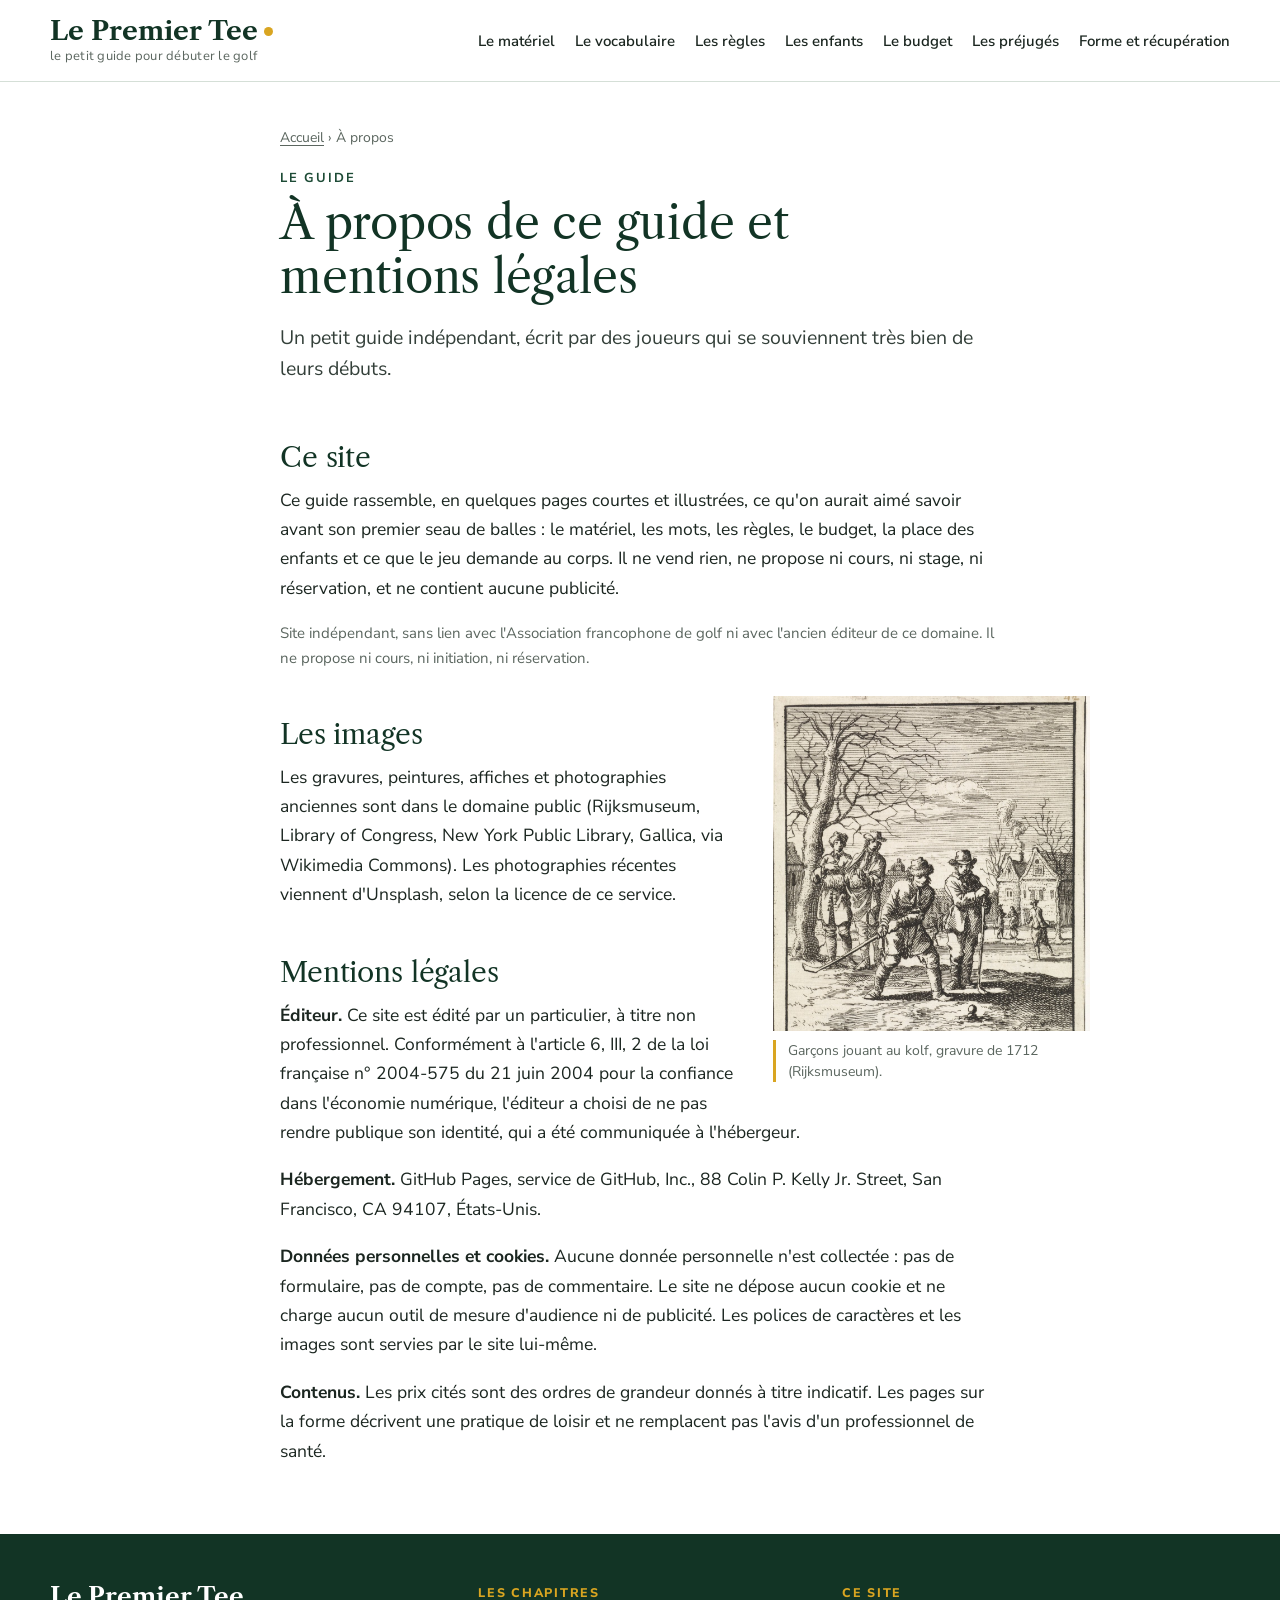
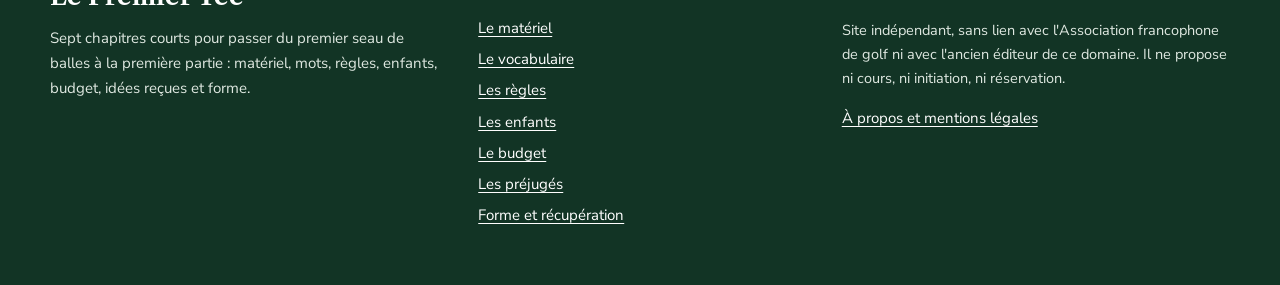
==== a-propos/index.html @ 9c30ef26 "Publication 2026-10-16 12:28" ====
<!doctype html>
<html lang="fr">
<head>
<meta charset="utf-8">
<meta name="viewport" content="width=device-width, initial-scale=1">
<title>À propos de ce guide et mentions légales | Le Premier Tee</title>
<meta name="description" content="Qui écrit ce petit guide pour débuter le golf, d&#x27;où viennent ses images, et les mentions légales : éditeur, hébergement, aucun cookie ni mesure d&#x27;audience.">
<link rel="canonical" href="https://www.commencerlegolf.be/a-propos/">
<meta property="og:title" content="À propos de ce guide et mentions légales">
<meta property="og:description" content="Qui écrit ce petit guide pour débuter le golf, d&#x27;où viennent ses images, et les mentions légales : éditeur, hébergement, aucun cookie ni mesure d&#x27;audience.">
<meta property="og:type" content="article">
<link rel="icon" href="/favicon.svg" type="image/svg+xml">
<link rel="stylesheet" href="/assets/premier-tee.css">
</head>
<body class="page">
<header class="tete">
<div class="w tete-in"><a class="marque" href="/"><span class="marque-nom">Le Premier Tee</span><span class="marque-sous">le petit guide pour débuter le golf</span></a>
<details class="menu"><summary>Sommaire</summary><ul><li><a href="/le-materiel-pour-commencer/">Le matériel</a></li><li><a href="/le-vocabulaire-du-golf/">Le vocabulaire</a></li><li><a href="/les-regles-essentielles/">Les règles</a></li><li><a href="/le-golf-pour-les-enfants/">Les enfants</a></li><li><a href="/combien-coute-le-golf/">Le budget</a></li><li><a href="/un-golf-pour-tous/">Les préjugés</a></li><li><a href="/le-golf-la-forme-et-la-recuperation/">Forme et récupération</a></li></ul></details>
<nav class="nav-large" aria-label="Chapitres"><ul><li><a href="/le-materiel-pour-commencer/">Le matériel</a></li><li><a href="/le-vocabulaire-du-golf/">Le vocabulaire</a></li><li><a href="/les-regles-essentielles/">Les règles</a></li><li><a href="/le-golf-pour-les-enfants/">Les enfants</a></li><li><a href="/combien-coute-le-golf/">Le budget</a></li><li><a href="/un-golf-pour-tous/">Les préjugés</a></li><li><a href="/le-golf-la-forme-et-la-recuperation/">Forme et récupération</a></li></ul></nav></div>
</header>
<main>
<article>
<header class="a-tete w etroit"><p class="fil"><a href="/">Accueil</a> › À propos</p><p class="surtitre">Le guide</p>
<h1>À propos de ce guide et mentions légales</h1><p class="chapo">Un petit guide indépendant, écrit par des joueurs qui se souviennent très bien de leurs débuts.</p></header>
<div class="w etroit texte"><h2>Ce site</h2>
<p>Ce guide rassemble, en quelques pages courtes et illustrées, ce qu&#x27;on aurait aimé savoir avant son premier seau de balles : le matériel, les mots, les règles, le budget, la place des enfants et ce que le jeu demande au corps. Il ne vend rien, ne propose ni cours, ni stage, ni réservation, et ne contient aucune publicité.</p>
<p class="independance">Site indépendant, sans lien avec l&#x27;Association francophone de golf ni avec l&#x27;ancien éditeur de ce domaine. Il ne propose ni cours, ni initiation, ni réservation.</p>
<figure class="fig portrait"><img src="/img/an-kolf-gravure.jpg" width="1133" height="1200" alt="Gravure ancienne de garçons jouant au kolf devant une maison, en hiver" fetchpriority="high" decoding="async"><figcaption>Garçons jouant au kolf, gravure de 1712 (Rijksmuseum).</figcaption></figure>
<h2>Les images</h2>
<p>Les gravures, peintures, affiches et photographies anciennes sont dans le domaine public (Rijksmuseum, Library of Congress, New York Public Library, Gallica, via Wikimedia Commons). Les photographies récentes viennent d&#x27;Unsplash, selon la licence de ce service.</p>
<h2>Mentions légales</h2>
<p><strong>Éditeur.</strong> Ce site est édité par un particulier, à titre non professionnel. Conformément à l&#x27;article 6, III, 2 de la loi française n° 2004-575 du 21 juin 2004 pour la confiance dans l&#x27;économie numérique, l&#x27;éditeur a choisi de ne pas rendre publique son identité, qui a été communiquée à l&#x27;hébergeur.</p>
<p><strong>Hébergement.</strong> GitHub Pages, service de GitHub, Inc., 88 Colin P. Kelly Jr. Street, San Francisco, CA 94107, États-Unis.</p>
<p><strong>Données personnelles et cookies.</strong> Aucune donnée personnelle n&#x27;est collectée : pas de formulaire, pas de compte, pas de commentaire. Le site ne dépose aucun cookie et ne charge aucun outil de mesure d&#x27;audience ni de publicité. Les polices de caractères et les images sont servies par le site lui-même.</p>
<p><strong>Contenus.</strong> Les prix cités sont des ordres de grandeur donnés à titre indicatif. Les pages sur la forme décrivent une pratique de loisir et ne remplacent pas l&#x27;avis d&#x27;un professionnel de santé.</p></div>
</article>

</main>
<footer class="pied"><div class="w pied-in">
<div><p class="pied-nom">Le Premier Tee</p><p>Sept chapitres courts pour passer du premier seau de balles à la première partie : matériel, mots, règles, enfants, budget, idées reçues et forme.</p></div>
<div><p class="pied-titre">Les chapitres</p><ul><li><a href="/le-materiel-pour-commencer/">Le matériel</a></li><li><a href="/le-vocabulaire-du-golf/">Le vocabulaire</a></li><li><a href="/les-regles-essentielles/">Les règles</a></li><li><a href="/le-golf-pour-les-enfants/">Les enfants</a></li><li><a href="/combien-coute-le-golf/">Le budget</a></li><li><a href="/un-golf-pour-tous/">Les préjugés</a></li><li><a href="/le-golf-la-forme-et-la-recuperation/">Forme et récupération</a></li></ul></div>
<div><p class="pied-titre">Ce site</p><p class="independance">Site indépendant, sans lien avec l&#x27;Association francophone de golf ni avec l&#x27;ancien éditeur de ce domaine. Il ne propose ni cours, ni initiation, ni réservation.</p><p><a href="/a-propos/">À propos et mentions légales</a></p></div>
</div></footer>
</body>
</html>
---- assets/premier-tee.css ----
/* « Le Premier Tee » — guide classique. Blanc, vert sapin, jaune drapeau. Libre Caslon Text + Nunito Sans. */
@font-face{font-family:"Caslon";src:url(polices/caslon-normal-400.woff2) format("woff2");font-weight:400;font-style:normal;font-display:swap}
@font-face{font-family:"Caslon";src:url(polices/caslon-normal-700.woff2) format("woff2");font-weight:700;font-style:normal;font-display:swap}
@font-face{font-family:"Caslon";src:url(polices/caslon-italic-400.woff2) format("woff2");font-weight:400;font-style:italic;font-display:swap}
@font-face{font-family:"Nunito Sans";src:url(polices/nunito-normal-300-800.woff2) format("woff2");font-weight:300 800;font-style:normal;font-display:swap}
@font-face{font-family:"Nunito Sans";src:url(polices/nunito-italic-300-800.woff2) format("woff2");font-weight:300 800;font-style:italic;font-display:swap}
:root{--encre:#1b2620;--sapin:#1d4b36;--sapin-f:#123425;--herbe:#e9f0ea;--trait:#d5dfd7;--drapeau:#d9a521;--gris:#5b665f;--blanc:#fff}
*{box-sizing:border-box}
html{-webkit-text-size-adjust:100%}
body{margin:0;background:var(--blanc);color:var(--encre);font:400 17.5px/1.68 "Nunito Sans",system-ui,sans-serif}
img{max-width:100%;height:auto;display:block}
a{color:var(--sapin);text-decoration-thickness:1px;text-underline-offset:3px}
a:hover{color:var(--sapin-f);text-decoration-thickness:2px}
h1,h2,h3{font-family:"Caslon",serif;font-weight:400;color:var(--sapin-f);line-height:1.18;letter-spacing:-.005em}
.w{width:min(1180px,100% - 32px);margin-inline:auto}
.etroit{width:min(720px,100% - 32px)}

/* en-tête */
.tete{border-bottom:1px solid var(--trait);background:var(--blanc)}
.tete-in{display:flex;align-items:center;justify-content:space-between;gap:24px;padding:18px 0}
.marque{text-decoration:none;display:flex;flex-direction:column;line-height:1.1}
.marque-nom{font:700 26px/1 "Caslon",serif;color:var(--sapin-f)}
.marque-nom::after{content:"";display:inline-block;width:9px;height:9px;margin-left:6px;background:var(--drapeau);border-radius:50%;vertical-align:4px}
.marque-sous{font-size:13px;color:var(--gris);margin-top:5px;letter-spacing:.02em}
.nav-large ul{display:flex;flex-wrap:wrap;gap:4px 20px;list-style:none;margin:0;padding:0;justify-content:flex-end}
.nav-large a{text-decoration:none;font-size:15px;font-weight:600;color:var(--encre);padding:4px 0;border-bottom:2px solid transparent}
.nav-large a:hover,.nav-large a[aria-current]{border-color:var(--drapeau);color:var(--sapin-f)}
.menu{display:none}
.menu summary{cursor:pointer;font-weight:700;color:var(--sapin);list-style:none;padding:6px 12px;border:1px solid var(--trait);border-radius:4px}
.menu summary::-webkit-details-marker{display:none}
.menu ul{list-style:none;margin:10px 0 0;padding:0;columns:2;column-gap:18px}
.menu li{padding:4px 0}
.menu a{text-decoration:none;font-weight:600}

/* accueil */
.une{position:relative;margin-bottom:56px}
.une-fig{margin:0}
.une-fig img{width:100%;height:min(68vh,620px);object-fit:cover;object-position:50% 22%}
.une-fig figcaption{position:absolute;right:16px;top:12px;font-size:12px;color:#fff;max-width:360px;text-align:right;text-shadow:0 1px 3px rgba(0,0,0,.6)}
.une-panneau{position:relative;margin-top:-170px}
.une-carte{background:var(--blanc);max-width:680px;padding:34px 40px 30px;border-top:5px solid var(--drapeau);box-shadow:0 12px 40px rgba(18,52,37,.14)}
.surtitre{margin:0 0 6px;font-size:13px;font-weight:700;letter-spacing:.14em;text-transform:uppercase;color:var(--sapin)}
.une-carte h1{font-size:clamp(32px,4.6vw,50px);margin:0 0 14px}
.chapo{font-size:19.5px;line-height:1.6;color:#34403a;margin:0}
.sommaire{margin-bottom:64px}
.sommaire>h2{font-size:30px;margin:0 0 22px;padding-bottom:10px;border-bottom:1px solid var(--trait)}
.chaps{list-style:none;margin:0;padding:0;display:grid;grid-template-columns:1fr 1fr;gap:0 48px}
.chap a{display:grid;grid-template-columns:132px 58px 1fr;align-items:center;gap:18px;padding:18px 0;border-bottom:1px solid var(--trait);text-decoration:none;color:var(--encre)}
.chap img{width:132px;height:96px;object-fit:cover}
.chap-num{font:400 44px/1 "Caslon",serif;color:var(--drapeau)}
.chap-titre{display:block;font:400 20px/1.25 "Caslon",serif;color:var(--sapin-f);margin-bottom:4px}
.chap-desc{display:block;font-size:14.5px;line-height:1.45;color:var(--gris)}
.chap a:hover .chap-titre{text-decoration:underline;text-underline-offset:3px}
.plus{margin:-24px auto 56px}
.plus>h2{font-size:24px;margin:0 0 6px}
.plus-liste{list-style:none;margin:0;padding:0;display:grid;grid-template-columns:1fr 1fr;gap:0 48px}
.plus-liste li{padding:12px 0 12px 18px;border-bottom:1px solid var(--trait);border-left:3px solid var(--drapeau);margin-top:10px}
.plus-liste a{display:block;font:400 19px/1.3 "Caslon",serif;text-decoration:none;color:var(--sapin-f)}
.plus-liste a:hover{text-decoration:underline}
.plus-liste span{display:block;font-size:14.5px;line-height:1.45;color:var(--gris);margin-top:3px}
@media (max-width:900px){.plus-liste{grid-template-columns:1fr}}

/* articles */
.a-tete{padding:44px 0 10px}
.fil{font-size:14px;color:var(--gris);margin:0 0 18px}
.fil a{color:var(--gris)}
.a-tete h1{font-size:clamp(31px,4.2vw,46px);margin:0 0 18px}
.texte{padding-bottom:30px}
.texte h2{font-size:28px;margin:46px 0 12px}
.texte p{margin:0 0 18px}
.texte ul,.texte ol{padding-left:22px;margin:0 0 20px}
.texte li{margin-bottom:8px}
.texte li::marker{color:var(--sapin)}
.fig{margin:34px 0}
.fig figcaption{font-size:14px;line-height:1.5;color:var(--gris);margin-top:9px;padding-left:12px;border-left:3px solid var(--drapeau)}
.fig.large{margin-inline:calc((min(720px,100vw - 32px) - min(1000px,100vw - 32px))/2)}
.fig.portrait{float:right;width:44%;margin:6px -90px 20px 30px}
.lexique{overflow:hidden}
.lexique{margin:10px 0 26px;border-top:1px solid var(--trait)}
.lexique div{display:grid;grid-template-columns:170px 1fr;gap:16px;padding:11px 0;border-bottom:1px solid var(--trait)}
.lexique dt{font:700 17px/1.4 "Caslon",serif;color:var(--sapin-f)}
.lexique dd{margin:0;font-size:16.5px;line-height:1.55}
.budget{margin:12px 0 26px;clear:both}
.budget table{width:100%;border-collapse:collapse;font-size:16px}
.budget caption{text-align:left;font:400 19px "Caslon",serif;color:var(--sapin-f);margin-bottom:8px}
.budget th,.budget td{text-align:left;padding:10px 12px;border-bottom:1px solid var(--trait);vertical-align:top}
.budget thead th{background:var(--sapin);color:#fff;font-weight:700;font-size:14px;letter-spacing:.04em}
.budget tbody th{font-weight:400}
.budget td{font-weight:700;color:var(--sapin-f);white-space:nowrap}
.note-tab{font-size:13.5px;color:var(--gris);margin-top:6px}
.independance{font-size:15px;color:var(--gris)}
.sources{clear:both;margin-top:40px;padding:18px 22px;background:var(--herbe);border-radius:3px}
.sources h2{font-size:18px;margin:0 0 6px}
.sources ul{margin:0;padding-left:18px;font-size:15px}
.suite{display:grid;grid-template-columns:1fr 1fr;gap:16px;margin:10px auto 70px}
.suite a{display:flex;align-items:center;gap:14px;text-decoration:none;padding:12px;border:1px solid var(--trait);color:var(--sapin-f)}
.suite a:hover{border-color:var(--sapin)}
.suite img{width:84px;height:64px;object-fit:cover;flex:none}
.suite span{font:400 19px/1.25 "Caslon",serif}
.suite small{display:block;font:700 12px/1.6 "Nunito Sans",sans-serif;letter-spacing:.1em;text-transform:uppercase;color:var(--gris)}
.suite-d{grid-column:2;flex-direction:row-reverse;text-align:right}

/* pied */
.pied{background:var(--sapin-f);color:#dfe8e1;margin-top:20px}
.pied-in{display:grid;grid-template-columns:1.2fr 1fr 1.2fr;gap:40px;padding:48px 0 54px;font-size:15px}
.pied a{color:#fff}
.pied ul{list-style:none;margin:0;padding:0}
.pied li{padding:3px 0}
.pied-nom{font:700 24px "Caslon",serif;color:#fff;margin:0 0 10px}
.pied-titre{font-size:12.5px;font-weight:800;letter-spacing:.14em;text-transform:uppercase;color:var(--drapeau);margin:0 0 10px}
.pied .independance{color:#dfe8e1;font-size:14.5px}

@media (max-width:1100px){.fig.portrait{margin-right:0}}
@media (max-width:900px){
  .nav-large{display:none}.menu{display:block;position:relative}
  .menu[open] ul{position:absolute;right:0;top:44px;background:#fff;border:1px solid var(--trait);padding:12px 16px;width:280px;z-index:5;box-shadow:0 10px 30px rgba(0,0,0,.12)}
  .chaps{grid-template-columns:1fr}
  .pied-in{grid-template-columns:1fr;gap:26px}
}
@media (max-width:640px){
  body{font-size:17px}
  .tete-in{padding:12px 0}
  .marque-nom{font-size:22px}.marque-sous{display:none}
  .une-fig img{height:300px}
  .une-fig figcaption{display:none}
  .une-panneau{margin-top:-60px}
  .une-carte{padding:22px 20px}
  .chapo{font-size:18px}
  .chap a{grid-template-columns:86px 1fr;gap:6px 14px}
  .chap img{width:86px;height:70px;grid-row:span 2}
  .chap-num{font-size:24px}
  .fig.large{margin-inline:0}
  .fig.portrait{float:none;width:auto;margin:28px 0}
  .lexique div{grid-template-columns:1fr;gap:2px}
  .budget td{white-space:normal}
  .suite{grid-template-columns:1fr}.suite-d{grid-column:auto}
}
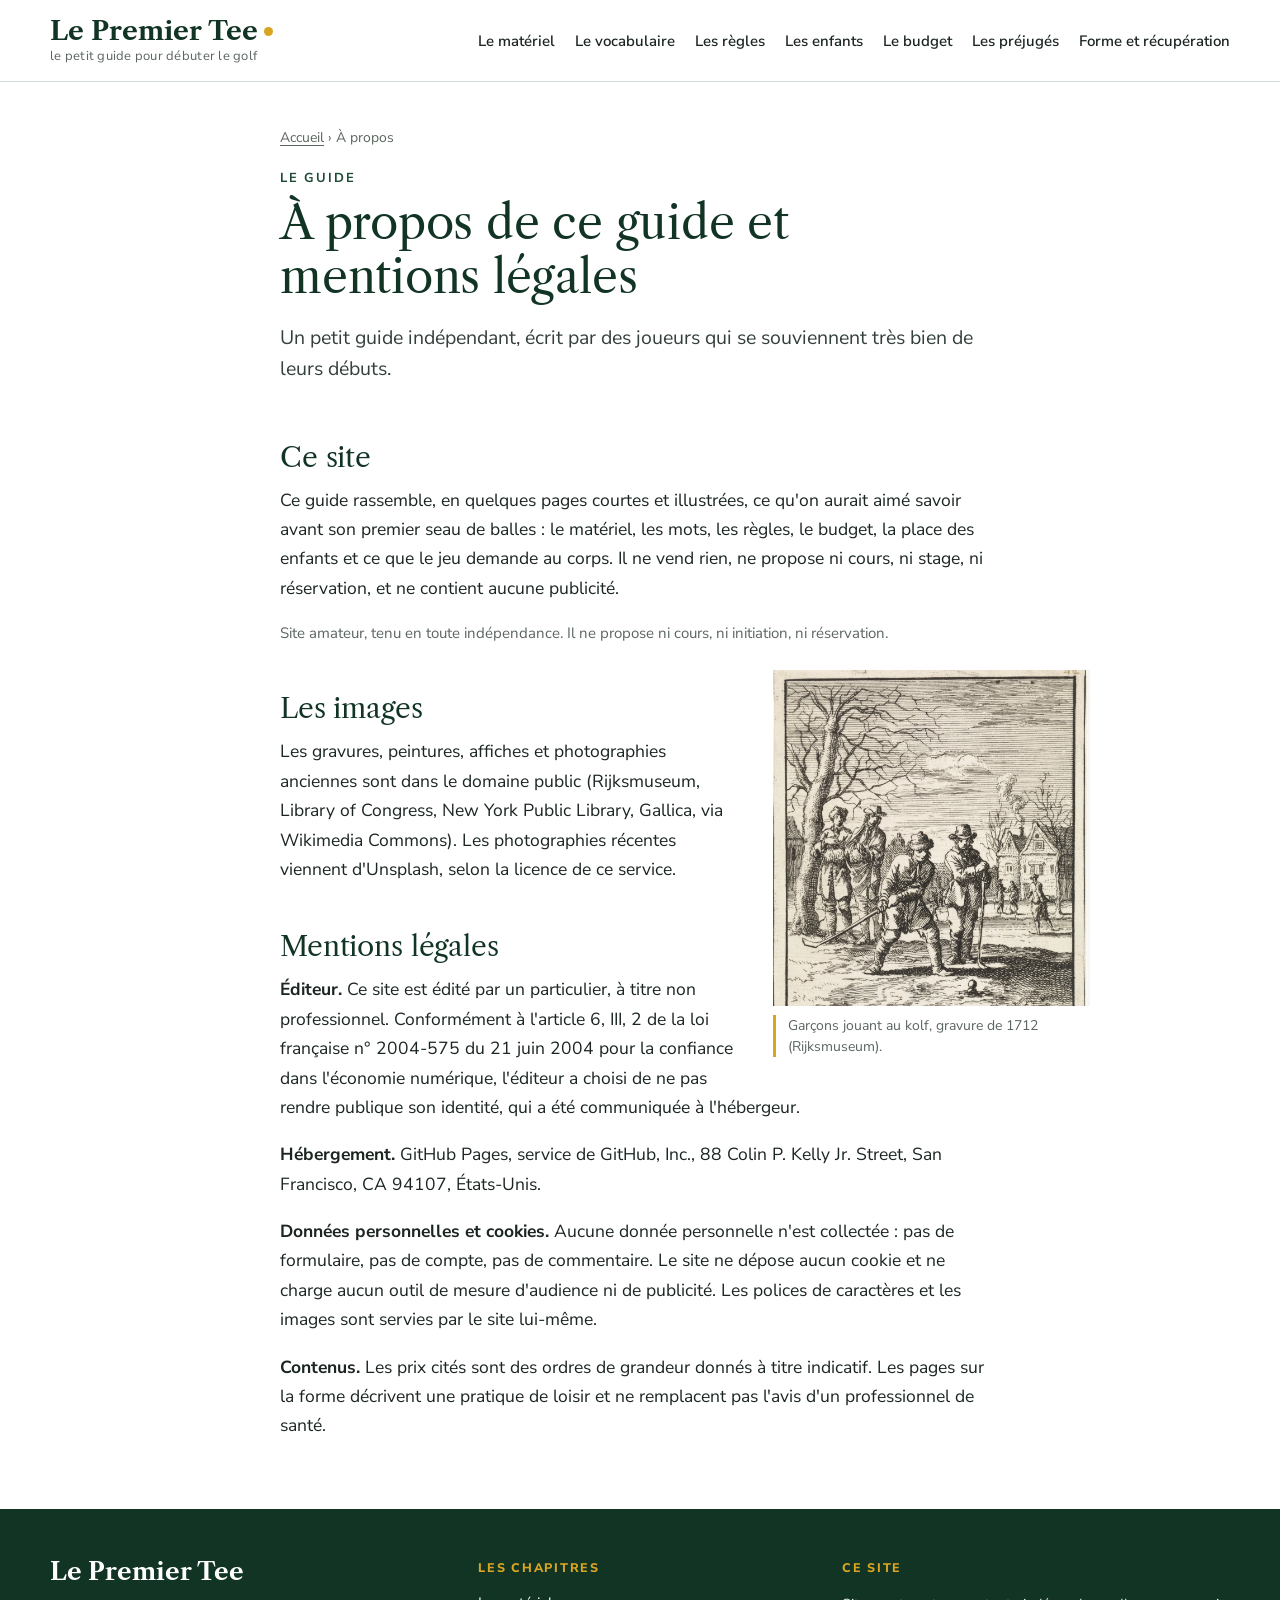
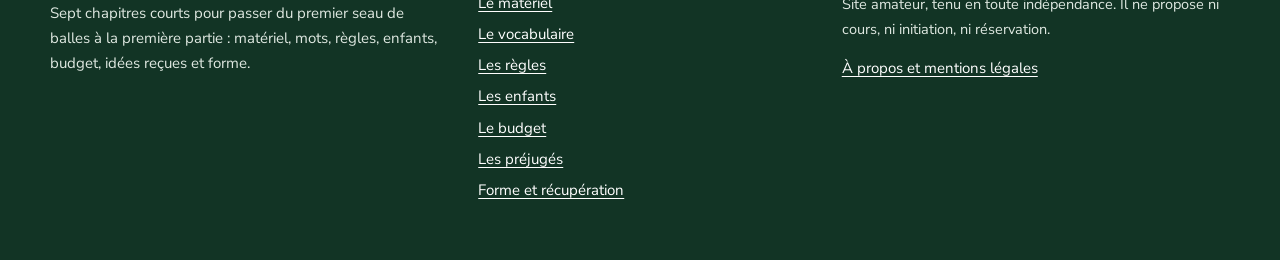
==== commit 2290be1e: "Publication 2026-10-19 13:40" ====
--- a/a-propos/index.html
+++ b/a-propos/index.html
@@ -24,7 +24,7 @@
 <h1>À propos de ce guide et mentions légales</h1><p class="chapo">Un petit guide indépendant, écrit par des joueurs qui se souviennent très bien de leurs débuts.</p></header>
 <div class="w etroit texte"><h2>Ce site</h2>
 <p>Ce guide rassemble, en quelques pages courtes et illustrées, ce qu&#x27;on aurait aimé savoir avant son premier seau de balles : le matériel, les mots, les règles, le budget, la place des enfants et ce que le jeu demande au corps. Il ne vend rien, ne propose ni cours, ni stage, ni réservation, et ne contient aucune publicité.</p>
-<p class="independance">Site indépendant, sans lien avec l&#x27;Association francophone de golf ni avec l&#x27;ancien éditeur de ce domaine. Il ne propose ni cours, ni initiation, ni réservation.</p>
+<p class="independance">Site amateur, tenu en toute indépendance. Il ne propose ni cours, ni initiation, ni réservation.</p>
 <figure class="fig portrait"><img src="/img/an-kolf-gravure.jpg" width="1133" height="1200" alt="Gravure ancienne de garçons jouant au kolf devant une maison, en hiver" fetchpriority="high" decoding="async"><figcaption>Garçons jouant au kolf, gravure de 1712 (Rijksmuseum).</figcaption></figure>
 <h2>Les images</h2>
 <p>Les gravures, peintures, affiches et photographies anciennes sont dans le domaine public (Rijksmuseum, Library of Congress, New York Public Library, Gallica, via Wikimedia Commons). Les photographies récentes viennent d&#x27;Unsplash, selon la licence de ce service.</p>
@@ -39,7 +39,7 @@
 <footer class="pied"><div class="w pied-in">
 <div><p class="pied-nom">Le Premier Tee</p><p>Sept chapitres courts pour passer du premier seau de balles à la première partie : matériel, mots, règles, enfants, budget, idées reçues et forme.</p></div>
 <div><p class="pied-titre">Les chapitres</p><ul><li><a href="/le-materiel-pour-commencer/">Le matériel</a></li><li><a href="/le-vocabulaire-du-golf/">Le vocabulaire</a></li><li><a href="/les-regles-essentielles/">Les règles</a></li><li><a href="/le-golf-pour-les-enfants/">Les enfants</a></li><li><a href="/combien-coute-le-golf/">Le budget</a></li><li><a href="/un-golf-pour-tous/">Les préjugés</a></li><li><a href="/le-golf-la-forme-et-la-recuperation/">Forme et récupération</a></li></ul></div>
-<div><p class="pied-titre">Ce site</p><p class="independance">Site indépendant, sans lien avec l&#x27;Association francophone de golf ni avec l&#x27;ancien éditeur de ce domaine. Il ne propose ni cours, ni initiation, ni réservation.</p><p><a href="/a-propos/">À propos et mentions légales</a></p></div>
+<div><p class="pied-titre">Ce site</p><p class="independance">Site amateur, tenu en toute indépendance. Il ne propose ni cours, ni initiation, ni réservation.</p><p><a href="/a-propos/">À propos et mentions légales</a></p></div>
 </div></footer>
 </body>
 </html>
